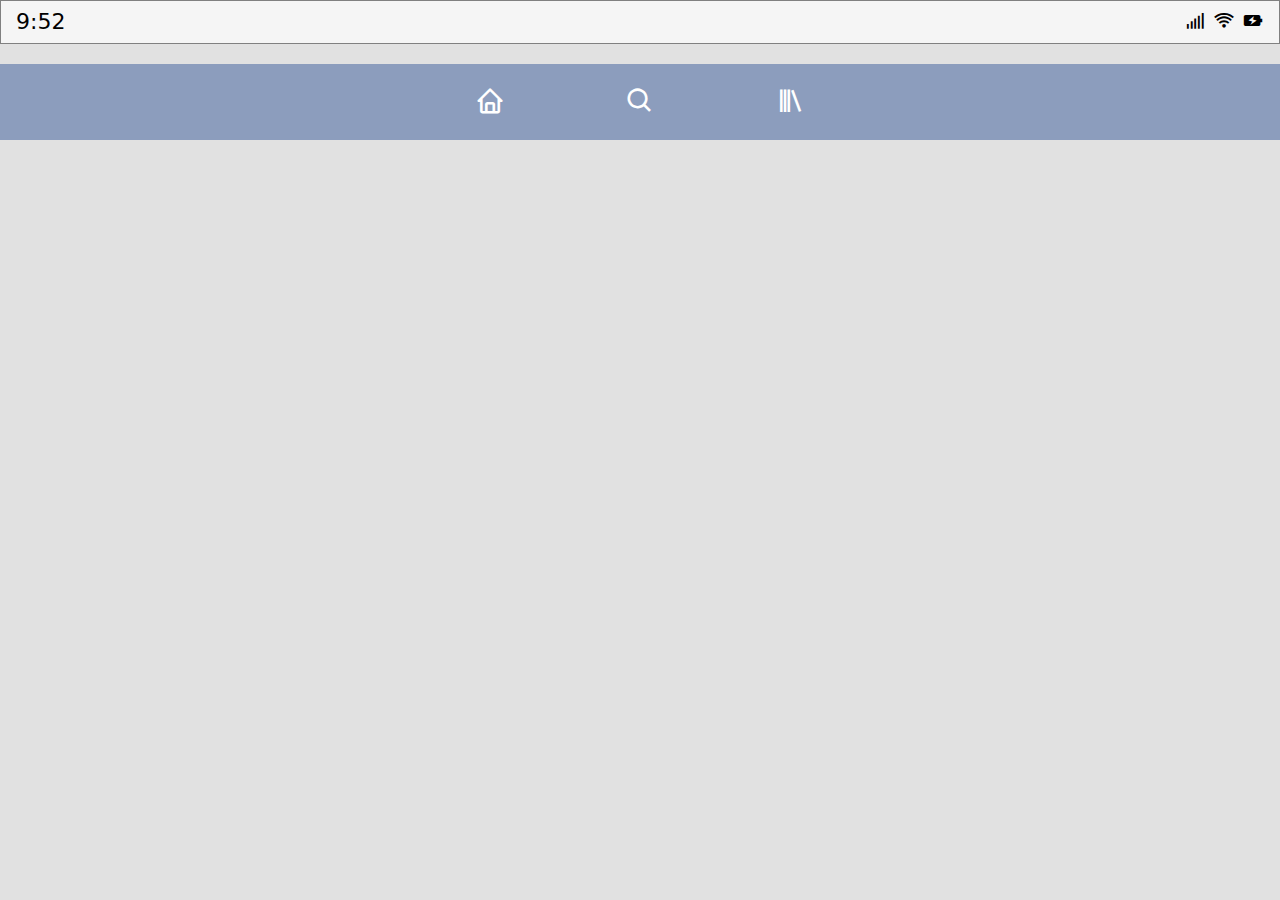
==== paginas/searh.html @ 9dbb1c2a "Home Completado" ====
<!DOCTYPE html>
<html lang="en">
<head>
    <meta charset="UTF-8">
    <meta name="viewport" content="width=device-width, initial-scale=1.0">
    <title>Buscar</title>
    <link rel="stylesheet" href="../css/main.css">
    <link rel="stylesheet" href="../css/search.css">
    <link href='https://unpkg.com/boxicons@2.1.4/css/boxicons.min.css' rel='stylesheet'>
    <link rel="preconnect" href="https://fonts.googleapis.com">
    <link rel="preconnect" href="https://fonts.gstatic.com" crossorigin>
    <link href="https://fonts.googleapis.com/css2?family=Playwrite+DE+Grund:wght@100..400&display=swap"
        rel="stylesheet">
</head>
<body>
    <div class="wrapper">
        <header>
            <div class="status" id="ic">
                <p>9:52</p>
                <div class="icons">
                    <i class='bx bx-signal-5'></i>
                    <i class='bx bx-wifi'></i>
                    <i class='bx bxs-battery-charging'></i>
                </div>
            </div>
        </header>
        <div class="box-search">

        </div>
        <section id="cards-gn">

        </section>
        <footer>
            <div class="nav-p">
                <nav>
                    <a href="index.html"><i class='bx bx-home' style='color:#ffffff'></i></a>
                    <a href="searh.html"><i class='bx bx-search' style='color:#ffffff' ></i></a>
                    <a href="#"><i class='bx bx-library' style='color:#ffffff' ></i></a>
                </nav>
            </div>
        </footer>
    </div>
</body>
</html>
---- css/main.css ----
*{
    margin: 0;
    padding: 0;
    box-sizing: border-box;
}

body{
    display: flex;
    justify-content: center;
    background-color: rgb(225,225,225);
    min-height: 100vh;
    font-family: system-ui, -apple-system, BlinkMacSystemFont, 'Segoe UI', Roboto, Oxygen, Ubuntu, Cantarell, 'Open Sans', 'Helvetica Neue', sans-serif;
    
}

.wrapper{
    display: flex;
    flex-direction: column;
    width: 100vw;
}

.wrapper header{
    display: flex;
    flex-direction: column;
    background-color: rgb(235,235,235);
    width: 100%;

}

header .status{
    display: flex;
    justify-content: space-between;
    font-size: 22px;
    padding: 8px 15px;
    background-color: whitesmoke;
    border: 1px solid gray;
}

footer .nav-p{
    width: 100%;
    display: flex;
    margin-top: 20px;
    background-color: rgb(140, 157, 189);
    padding: 22px 0;
    justify-content: center;
}

.nav-p nav{
    display: flex;
    gap: 120px;
}

.nav-p a{
    text-decoration: none;
}

.nav-p i{
    font-size: 30px;
}
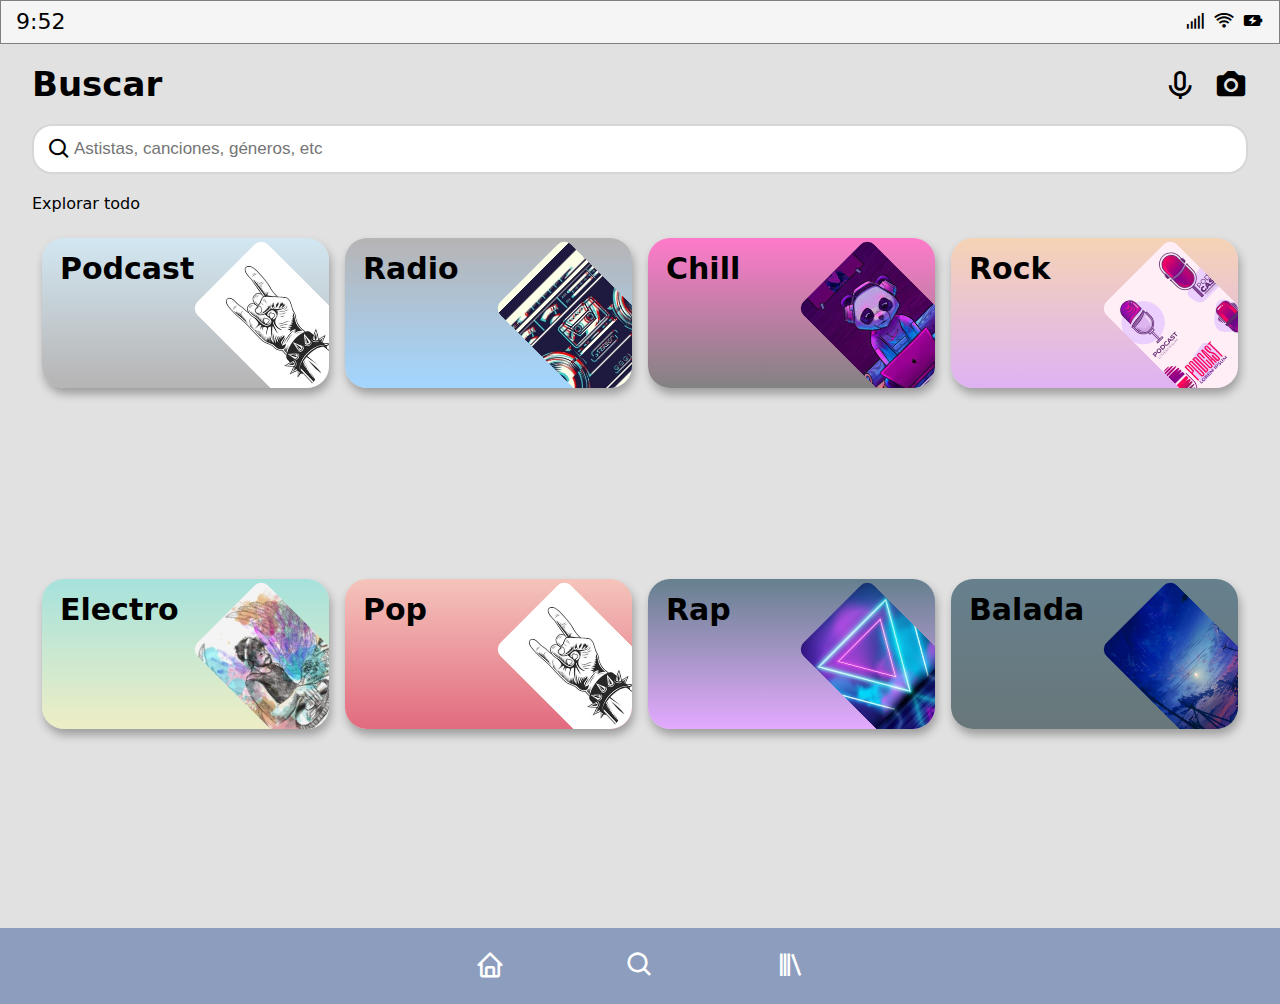
==== commit 6f3c0114: "Página Buscar" ====
--- a/paginas/searh.html
+++ b/paginas/searh.html
@@ -24,11 +24,71 @@
                 </div>
             </div>
         </header>
+        <div class="tl">
+            <h2>Buscar</h2>
+            <div class="icb">
+                <i class='bx bx-microphone'></i>
+                <i class='bx bxs-camera'></i>
+            </div>
+        </div>
         <div class="box-search">
-
+            <input type="text"
+            placeholder="Astistas, canciones, géneros, etc" required>
+            <i class='bx bx-search'></i>
+            
+        </div>
+        <div class="sect-tl">
+            <h3>Explorar todo</h3>
         </div>
         <section id="cards-gn">
-
+            <div class="box-wrap">
+                <h3>Podcast</h3>
+                <div class="image">
+                    <img src="../imagenes/podcast.jpg" alt="">
+                </div>
+            </div>
+            <div class="box-wrap">
+                <h3>Radio</h3>
+                <div class="image">
+                    <img src="../imagenes/radio.jpg" alt="">
+                </div>
+            </div>
+            <div class="box-wrap">
+                <h3>Chill</h3>
+                <div class="image">
+                    <img src="../imagenes/chill-g.jpg" alt="">
+                </div>
+            </div>
+            <div class="box-wrap">
+                <h3>Rock</h3>
+                <div class="image">
+                    <img src="../imagenes/rock.jpg" alt="">
+                </div>
+            </div>
+            <div class="box-wrap">
+                <h3>Electro</h3>
+                <div class="image">
+                    <img src="../imagenes/electro.jpg" alt="">
+                </div>
+            </div>
+            <div class="box-wrap">
+                <h3>Pop</h3>
+                <div class="image">
+                    <img src="../imagenes/podcast.jpg" alt="">
+                </div>
+            </div>
+            <div class="box-wrap">
+                <h3>Rap</h3>
+                <div class="image">
+                    <img src="../imagenes/chill.jpg" alt="">
+                </div>
+            </div>
+            <div class="box-wrap">
+                <h3>Balada</h3>
+                <div class="image">
+                    <img src="../imagenes/Anochecer.jpg" alt="">
+                </div>
+            </div>
         </section>
         <footer>
             <div class="nav-p">
--- a/css/main.css
+++ b/css/main.css
@@ -9,14 +9,13 @@
     justify-content: center;
     background-color: rgb(225,225,225);
     min-height: 100vh;
-    font-family: system-ui, -apple-system, BlinkMacSystemFont, 'Segoe UI', Roboto, Oxygen, Ubuntu, Cantarell, 'Open Sans', 'Helvetica Neue', sans-serif;
-    
+    font-family: system-ui, 'Segoe UI', 'Open Sans', 'Helvetica Neue', sans-serif; 
 }
 
 .wrapper{
     display: flex;
     flex-direction: column;
-    width: 100vw;
+    width: 100%;
 }
 
 .wrapper header{
@@ -24,7 +23,7 @@
     flex-direction: column;
     background-color: rgb(235,235,235);
     width: 100%;
-
+    
 }
 
 header .status{
@@ -34,6 +33,7 @@
     padding: 8px 15px;
     background-color: whitesmoke;
     border: 1px solid gray;
+    width: 100%;
 }
 
 footer .nav-p{
@@ -57,3 +57,23 @@
 .nav-p i{
     font-size: 30px;
 }
+
+
+#reciente .cards-cl::-webkit-scrollbar{
+    width: 7px;
+}
+
+#reciente .cards-cl::-webkit-scrollbar-track {
+    background: #f1f1f1;
+    border-radius: 10px;
+  }
+  
+#reciente .cards-cl::-webkit-scrollbar-thumb {
+    background: #999;
+    border-radius: 10px;
+  }
+  
+#reciente .cards-cl::-webkit-scrollbar-thumb:hover {
+    background: #555;
+}
+
--- a/css/search.css
+++ b/css/search.css
@@ -0,0 +1,184 @@
+.box-search{
+    position: relative;
+    width: 95%;
+    height: 50px;
+    margin: 20px auto;
+}
+
+.box-search input{
+    width: 100%;
+    height: 100%;
+    border: none;
+    outline: none;
+    border: 2px solid rgb(214, 214, 214);
+    border-radius: 20px;
+    font-size: 17px;
+    padding: 10px 15px 10px 40px;
+}
+
+.box-search i{
+    position: absolute;
+    left: 15px;
+    top: 50%;
+    transform: translateY(-50%);
+    font-size: 25px;
+    cursor: pointer;
+}
+
+.tl{
+    width: 95%;
+    margin: 0 auto;
+    margin-top: 10px;
+    display: flex;
+    justify-content: space-between;
+    height: 50px;
+    align-items: flex-end;
+}
+
+.tl i{
+    font-size: 34px;
+    cursor: pointer;
+}
+
+.tl h2{
+    font-size: 34px;
+}
+
+.icb i:first-child{
+    margin-right: 12px;
+}
+
+.sect-tl h3{
+    width: 95%;
+    margin: 0 auto;
+    font-weight: 500;
+    font-size: 16px;
+}
+
+#cards-gn{
+    display: grid;
+    height: 75vh;
+    width: 95%;
+    margin: auto;
+    margin-top: 20px;
+    overflow-y: auto;
+    gap: 1rem;
+    grid-template-columns: repeat(auto-fit,
+    minmax(min(100%,250px),1fr));
+    padding: 5px 10px;
+}
+
+
+#cards-gn .box-wrap{
+    display: flex;
+    width: 100%;
+    background-color: rgb(178, 232, 232);
+    height: 150px;
+    cursor: pointer;
+    border-radius: 22px;
+    padding: 13px 18px;
+    position: relative;
+    justify-content: space-between;
+    overflow: hidden;
+    box-shadow: 2px 6px 10px rgb(0,0,0,.3);
+    transition: transform 250ms linear;
+}
+
+.box-wrap h3{
+    font-size: 30px;
+}
+
+.box-wrap .image{
+    width: 100px;
+    height: 150px;
+    position: absolute;
+    right: 0px;
+    transform: rotate(-45deg);
+}
+
+.image img{
+    width: 100%;
+    height: 100%;
+    aspect-ratio: 1/1;
+    object-fit: cover;
+    border-radius: 10px;
+}
+
+.box-wrap:hover{
+    transform: scale(1.02);
+}
+
+
+#cards-gn .box-wrap:first-child{
+    background: linear-gradient(0deg,rgb(182, 180, 180),rgb(210, 231, 242));
+}
+
+
+#cards-gn .box-wrap:nth-child(2){
+    background: linear-gradient(0deg,rgb(163, 214, 255),rgb(182, 180, 180));
+}
+
+#cards-gn .box-wrap:nth-child(3){
+    background: linear-gradient(0deg,rgb(130, 130, 130),rgb(255, 122, 202));
+}
+
+#cards-gn .box-wrap:nth-child(4){
+    background: linear-gradient(0deg,rgb(222, 178, 243),rgb(245, 211, 181));
+}
+
+#cards-gn .box-wrap:nth-child(5){
+    background: linear-gradient(0deg, rgb(218, 163, 118) 0%, rgba(238,238,197,1) 0%, rgba(166,226,220,1) 100%);
+}
+
+#cards-gn .box-wrap:nth-child(6){
+    background: linear-gradient(0deg, rgb(226, 107, 127), rgb(245, 196, 187));
+}
+
+#cards-gn .box-wrap:nth-child(7){
+    background: rgb(238,238,188);
+
+    background: linear-gradient(0deg,rgb(228, 170, 255),rgb(102, 128, 142));
+}
+
+#cards-gn .box-wrap:nth-child(8){
+    background: linear-gradient(0deg,rgb(104, 119, 121),rgb(102, 128, 142));
+}
+
+
+
+
+
+
+
+
+
+
+
+
+
+
+
+
+
+
+
+
+
+#cards-gn::-webkit-scrollbar{
+    width: 12px;
+}
+
+#cards-gn::-webkit-scrollbar-track {
+    background: #f1f1f1;
+    border-radius: 10px;
+  }
+  
+#cards-gn::-webkit-scrollbar-thumb {
+    background: #999;
+    border-radius: 10px;
+  }
+  
+#cards-gn::-webkit-scrollbar-thumb:hover {
+    background: #555;
+}
+
